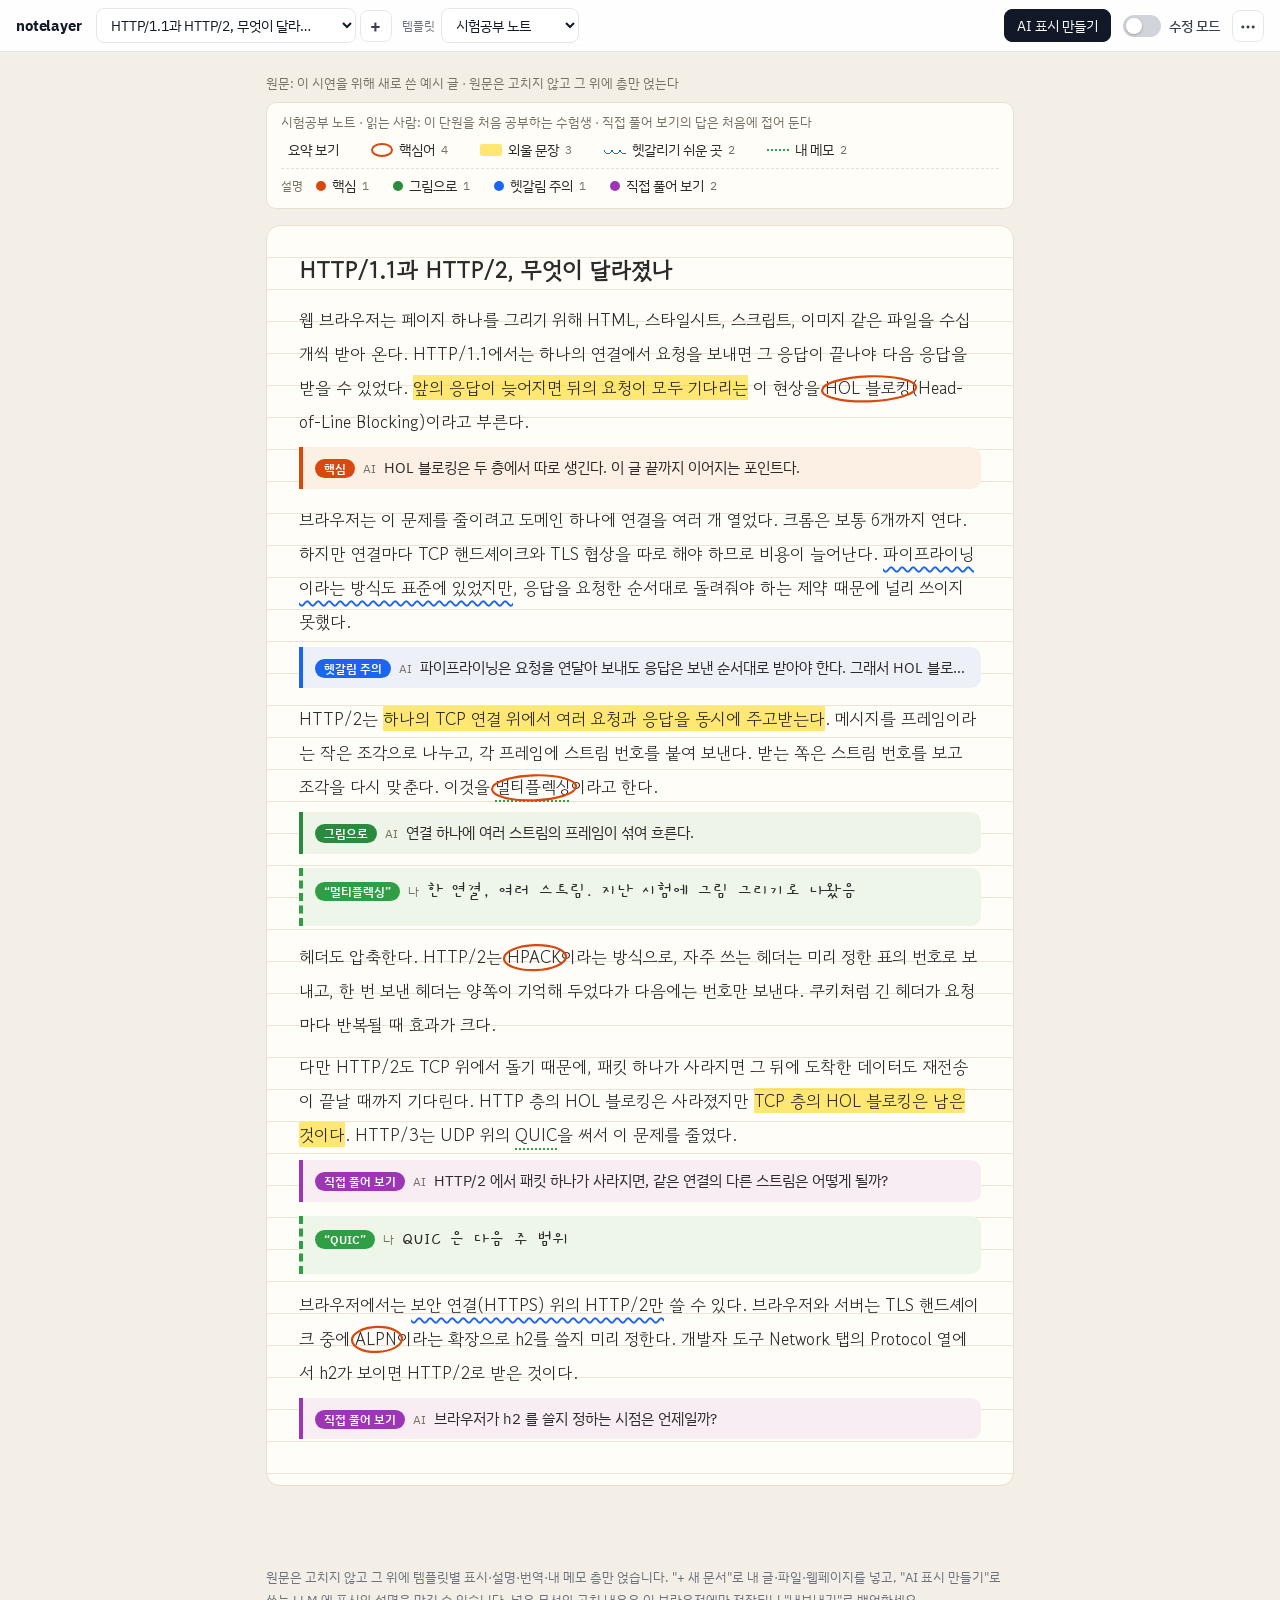
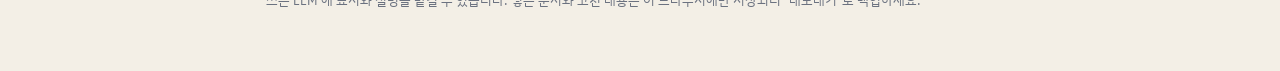
==== index.html @ decd21b5 "feat: 원래 웹페이지 위에 바로 표시를 얹는 북마클릿을 더한다 "이 페이지 위에 표시하기" 즐겨찾기를 누르면 읽던 페이지에 overlay.js 를 불러와 오른쪽에 패널을 연다." ====
<!doctype html>
<html lang="ko">
<head>
<meta charset="utf-8">
<meta name="viewport" content="width=device-width, initial-scale=1">
<title>notelayer</title>
<meta name="description" content="원문은 그대로, 그 위에 목적별 템플릿으로 표시·설명·내 메모를 얹어 읽는 문서 보기">
<link rel="preconnect" href="https://fonts.googleapis.com">
<link href="https://fonts.googleapis.com/css2?family=Gaegu:wght@400;700&family=Gowun+Dodum&family=IBM+Plex+Sans+KR:wght@400;600&family=Noto+Serif+KR:wght@400;600&display=swap" rel="stylesheet">
<link rel="stylesheet" href="app.css">
</head>
<body data-template="exam">
<div class="bar" id="bar">
  <span class="brand">notelayer</span>
  <div class="pick">
    <select id="docSelect" aria-label="문서"></select>
    <button class="icon-btn" id="newDocBtn" title="새 문서 (글 붙여 넣기·파일·웹페이지)" aria-label="새 문서">+</button>
  </div>
  <label class="pick tpl"><span class="pick-label">템플릿</span><select id="tplSelect" aria-label="템플릿"></select></label>
  <span class="spacer"></span>
  <button class="act primary" id="aiBtn" title="쓰는 LLM 으로 지금 문서에 표시·설명·요약 만들기">AI 표시 만들기</button>
  <button class="switch" id="editSwitch" role="switch" aria-checked="false"><span class="track"></span>수정 모드</button>
  <div class="more">
    <button class="icon-btn" id="moreBtn" aria-haspopup="menu" aria-expanded="false" aria-label="더 보기" title="보기·파일">⋯</button>
    <div class="menu" id="moreMenu" role="menu" hidden>
      <div class="menu-title">보기</div>
      <label><input type="checkbox" id="layerMarks" checked> AI 표시</label>
      <label><input type="checkbox" id="layerBoxes" checked> AI 설명</label>
      <label><input type="checkbox" id="layerMine" checked> 내 표시·메모</label>
      <label id="trLabel"><input type="checkbox" id="layerTr" checked> 번역</label>
      <button class="menu-item" id="expandAll">설명 모두 펼치기</button>
      <div class="menu-sep"></div>
      <div class="menu-title">파일</div>
      <button class="menu-item" id="printBtn">PDF로 저장</button>
      <button class="menu-item" id="exportBtn" title="넣은 문서와 고친 내용을 파일로 백업">내보내기 (백업)</button>
      <button class="menu-item" id="importBtn" title="백업 파일 불러오기">불러오기</button>
      <input type="file" id="importFile" accept="application/json" hidden>
    </div>
  </div>
</div>
<div class="editbar" id="editbar">
  <span>수정 모드 — 표시를 누르면 종류를 바꾸거나 지울 수 있고, 글자를 끌어 고르면 새 표시나 메모를 달 수 있습니다. 설명 상자와 메모는 글을 누르면 치는 대로 바로 바뀌고, 꼬리표를 누르면 설명 종류를 바꿀 수 있습니다. 원문 글자는 바뀌지 않습니다.</span>
  <button id="resetBtn">이 문서 처음 상태로</button>
  <button id="deleteDocBtn" hidden>이 문서 지우기</button>
</div>

<main>
  <div class="meta" id="meta"></div>
  <div class="legend" id="legend"></div>
  <article id="doc"></article>
</main>
<aside class="side" id="side" hidden aria-label="표시 모아 보기"></aside>
<div class="pop" id="pop" role="dialog"></div>
<div class="selmenu" id="selmenu"></div>

<div class="explain">
  원문은 고치지 않고 그 위에 템플릿별 표시·설명·번역·내 메모 층만 얹습니다. "+ 새 문서"로 내 글·파일·웹페이지를 넣고, "AI 표시 만들기"로 쓰는 LLM 에 표시와 설명을 맡길 수 있습니다.
  넣은 문서와 고친 내용은 이 브라우저에만 저장되니 "내보내기"로 백업하세요.
</div>

<!-- 새 문서 넣기 -->
<dialog id="newDocDialog" class="dlg">
  <form method="dialog" class="dlg-head"><strong>새 문서</strong><button class="dlg-x" aria-label="닫기">×</button></form>
  <div class="tabs" role="tablist">
    <button class="tab" data-tab="paste" aria-selected="true">글 붙여 넣기</button>
    <button class="tab" data-tab="file" aria-selected="false">파일</button>
    <button class="tab" data-tab="web" aria-selected="false">웹페이지</button>
  </div>
  <section class="pane" data-pane="paste">
    <label class="field">제목 <input id="ndTitle" placeholder="비우면 첫 줄을 제목으로 씁니다"></label>
    <label class="field">언어
      <select id="ndLang"><option value="auto">자동으로 알아내기</option><option value="ko">한국어</option><option value="en">영어</option><option value="ja">일본어</option><option value="zh">중국어</option><option value="other">그 밖의 언어</option></select>
    </label>
    <label class="field">본문 <textarea id="ndText" rows="12" placeholder="여기에 글을 붙여 넣으세요. 빈 줄로 문단을 나눕니다."></textarea></label>
    <div class="dlg-foot"><span class="dlg-msg" id="ndMsg"></span><button class="act primary" id="ndCreate">문서 만들기</button></div>
  </section>
  <section class="pane" data-pane="file" hidden>
    <p class="help">텍스트(.txt), 마크다운(.md), PDF(.pdf), 워드(.docx) 파일에서 글자를 뽑아 "글 붙여 넣기" 칸에 채웁니다. 확인한 다음 문서를 만드세요.
      파일은 이 브라우저 안에서만 읽고 어디에도 올리지 않습니다. 스캔한 PDF·사진 속 글씨는 읽지 못하고, 표·그림·두 단 편집은 문단이 어긋날 수 있습니다.</p>
    <label class="drop" id="ndDrop"><input type="file" id="ndFile" accept=".txt,.md,.markdown,.pdf,.docx,text/plain,application/pdf,application/vnd.openxmlformats-officedocument.wordprocessingml.document">
      <span>파일을 고르거나 여기로 끌어다 놓으세요</span></label>
    <div class="dlg-msg" id="ndFileMsg"></div>
  </section>
  <section class="pane" data-pane="web" hidden>
    <p class="help">아래 버튼을 브라우저 즐겨찾기 막대로 <b>끌어다 놓으세요</b>. 읽던 웹페이지에서 그 즐겨찾기를 누르면 본문을 추려 notelayer 새 창의 새 문서로 보냅니다. 확장 프로그램은 필요 없습니다.</p>
    <p class="bm-wrap"><a id="bookmarklet" class="bm" href="#">notelayer로 보내기</a></p>
    <p class="help" id="bmNote"></p>
    <p class="help"><b>원래 페이지 위에 바로 표시하기</b> — 이 버튼도 즐겨찾기 막대로 끌어다 두세요. 읽던 페이지에서 누르면 페이지 디자인은 그대로 둔 채 오른쪽에 notelayer 패널이 열립니다. 요청문을 복사해 쓰는 AI 에 넣고, 받은 답을 붙여 넣으면 그 페이지 글자 위에 표시가 얹히고 설명은 패널에 뜹니다. 한 번 더 누르면 패널을 접고 펼칩니다. 페이지를 새로 고치면 표시는 사라집니다.</p>
    <p class="bm-wrap"><a id="overlayBookmarklet" class="bm" href="#">이 페이지 위에 표시하기</a></p>
  </section>
</dialog>

<!-- AI 표시 만들기: 쓰는 LLM 과 복사·붙여 넣기로 주고받는다 -->
<dialog id="aiDialog" class="dlg">
  <form method="dialog" class="dlg-head"><strong>AI 표시 만들기</strong><button class="dlg-x" aria-label="닫기">×</button></form>
  <p class="help" id="aiTarget"></p>
  <ol class="steps">
    <li><b>요청문 복사</b> — 지금 문서와 템플릿에 맞춘 요청문을 복사해 ChatGPT·Claude·Gemini 등에 붙여 넣으세요.
      <div class="row"><button class="act primary" id="aiCopy">요청문 복사</button><span class="dlg-msg" id="aiCopyMsg"></span></div>
      <details><summary>요청문 보기</summary><textarea id="aiPrompt" rows="8" readonly></textarea></details>
    </li>
    <li><b>답 붙여 넣기</b> — LLM 이 돌려준 답을 그대로 붙여 넣고 적용하세요.
      <textarea id="aiAnswer" rows="8" placeholder='{"marks": [...], "boxes": [...]}'></textarea>
      <div class="row"><button class="act primary" id="aiApply">적용</button><span class="dlg-msg" id="aiMsg"></span></div>
    </li>
  </ol>
  <p class="help">AI 가 단 표시와 설명만 바뀌고, 내가 단 표시와 메모는 그대로 남습니다. 원문과 글자가 다른 인용은 붙이지 않고 알려 줍니다.</p>
</dialog>

<div class="toast" id="toast" role="status" aria-live="polite"></div>

<script src="templates.js"></script>
<script src="documents/manifest.js"></script>
<script src="prompt.js"></script>
<script src="app.js"></script>
<script src="import.js"></script>
</body>
</html>
---- app.css ----
/* 템플릿이 바꾸는 것은 이 변수들뿐이다. 모양(동그라미·형광펜·물결)의 뜻은 템플릿과 상관없이 같다. */
  :root {
    --bg: #f6f7f9; --paper: #ffffff; --ink: #1f2328; --muted: #6b7280; --line: #e5e7eb;
    --circle: #0f766e; --hl: rgba(56, 189, 248, .28); --wave: #7c3aed; --mine: #b45309;
    --body-font: "IBM Plex Sans KR", "Malgun Gothic", sans-serif; --note-font: var(--body-font);
    --rule: none; --ui: "IBM Plex Sans KR", "Malgun Gothic", sans-serif;
  }
  [data-template="exam"] {
    --bg: #f3efe6; --paper: #fffdf7; --ink: #2b2b2b; --muted: #7a7166; --line: #e8dfcf;
    --circle: #d9480f; --hl: rgba(255, 214, 10, .55); --wave: #1c64f2; --mine: #2f9e44;
    --body-font: "Gowun Dodum", "Malgun Gothic", sans-serif; --note-font: "Gaegu", "Gowun Dodum", sans-serif;
    --rule: repeating-linear-gradient(transparent 0 31px, #ece3d3 31px 32px);
  }
  [data-template="contract"] {
    --bg: #eef0f3; --paper: #ffffff; --ink: #111827; --muted: #6b7280; --line: #d9dde3;
    --circle: #1d4ed8; --hl: rgba(250, 204, 21, .35); --wave: #ea580c; --mine: #0e7490;
    --body-font: "Noto Serif KR", "Batang", serif;
  }
  [data-template="onboarding"] {
    --bg: #f5f3ff; --paper: #ffffff; --ink: #1e1b4b; --muted: #6b7280; --line: #e4e1f7;
    --circle: #4f46e5; --hl: rgba(129, 140, 248, .25); --wave: #db2777; --mine: #0f766e;
  }
  [data-template="review"] {
    --bg: #f7f4ef; --paper: #fffefb; --ink: #292524; --muted: #78716c; --line: #e7e0d5;
    --circle: #15803d; --hl: rgba(134, 239, 172, .45); --wave: #dc2626; --mine: #7c3aed;
    --body-font: "Noto Serif KR", "Batang", serif; --note-font: "Gaegu", sans-serif;
  }
  * { box-sizing: border-box; }
  body { margin: 0; background: var(--bg); color: var(--ink); font-family: var(--body-font); transition: background .2s; }
  button, select { font: inherit; }

  /* 위쪽 막대 */
  .bar { position: sticky; top: 0; z-index: 30; display: flex; flex-wrap: wrap; gap: 8px 14px; align-items: center;
    padding: 10px 16px; background: rgba(255,255,255,.94); border-bottom: 1px solid #e5e7eb; backdrop-filter: blur(6px);
    font: 14px var(--ui); color: #1f2328; }
  .bar .group { display: flex; flex-wrap: wrap; gap: 6px; align-items: center; }
  .bar .title { font-weight: 600; color: #374151; }
  .bar select { border: 1px solid #d1d5db; border-radius: 8px; padding: 6px 8px; background: #fff; max-width: 280px; }
  .seg button { border: 1px solid #d1d5db; background: #fff; padding: 5px 11px; border-radius: 999px; cursor: pointer; }
  .seg button[aria-pressed="true"] { background: #111827; color: #fff; border-color: #111827; }
  .seg button:disabled { opacity: .35; cursor: not-allowed; }
  .bar label { display: flex; gap: 4px; align-items: center; cursor: pointer; user-select: none; }
  .bar label.off { opacity: .4; cursor: not-allowed; }
  .bar .spacer { flex: 1; }
  .bar .act { border: 1px solid #d1d5db; background: #fff; padding: 6px 12px; border-radius: 8px; cursor: pointer; }
  .switch { display: inline-flex; align-items: center; gap: 8px; border: 0; background: transparent; cursor: pointer; padding: 4px 2px; font-weight: 600; }
  .switch .track { width: 38px; height: 22px; border-radius: 999px; background: #d1d5db; position: relative; transition: background .15s; }
  .switch .track::after { content: ""; position: absolute; top: 3px; left: 3px; width: 16px; height: 16px; border-radius: 50%; background: #fff; transition: transform .15s; box-shadow: 0 1px 3px rgba(0,0,0,.25); }
  .switch[aria-checked="true"] .track { background: #f59e0b; }
  .switch[aria-checked="true"] .track::after { transform: translateX(16px); }
  .editbar { display: none; position: sticky; top: var(--bar-h, 52px); z-index: 25; padding: 8px 16px; background: #fffbeb; border-bottom: 1px solid #fcd34d;
    font: 13px var(--ui); color: #92400e; align-items: center; gap: 10px; flex-wrap: wrap; }
  body.editing .editbar { display: flex; }
  .editbar button { border: 1px solid #f59e0b; background: #fff; color: #92400e; border-radius: 6px; padding: 3px 10px; cursor: pointer; }

  main { max-width: 780px; margin: 22px auto 80px; padding: 0 16px; }
  .meta { font: 13px var(--ui); color: var(--muted); margin-bottom: 10px; }
  .legend { display: flex; flex-wrap: wrap; gap: 6px 14px; padding: 10px 14px; margin-bottom: 16px; border-radius: 10px;
    background: var(--paper); border: 1px solid var(--line); font: 14px var(--ui); }
  .legend .reader { width: 100%; color: var(--muted); font-size: 13px; }
  .legend .k { display: inline-flex; gap: 6px; align-items: center; }
  .sw-circle { width: 22px; height: 14px; border: 2px solid var(--circle); border-radius: 50%; }
  .sw-hl { width: 22px; height: 12px; background: var(--hl); border-radius: 2px; }
  .sw-wave { width: 22px; height: 12px; background:
    radial-gradient(circle at 50% 0, transparent 3px, var(--wave) 3px 4px, transparent 4px) 0 6px / 8px 6px repeat-x; }
  .sw-mine { width: 22px; border-bottom: 2px dotted var(--mine); }
  /* 범례 항목을 누르면 그 종류만 오른쪽에 모아 보여 준다 */
  .legend button.k { border: 1px solid transparent; background: transparent; border-radius: 999px; padding: 2px 10px 2px 6px; cursor: pointer; color: inherit; font: inherit; }
  .legend button.k:hover { border-color: var(--line); background: color-mix(in srgb, var(--ink) 4%, transparent); }
  .legend button.k[aria-pressed="true"] { border-color: var(--ink); background: color-mix(in srgb, var(--ink) 7%, transparent); }
  .legend .count { font-size: 12px; color: var(--muted); }
  .side { position: fixed; z-index: 20; right: 0; top: var(--bar-h, 52px); bottom: 0; width: min(330px, 100vw); overflow-y: auto;
    background: #fff; border-left: 1px solid #e5e7eb; box-shadow: -8px 0 24px rgba(0,0,0,.06); font: 14px/1.6 var(--ui); color: #1f2328; }
  .side header { position: sticky; top: 0; display: flex; align-items: center; gap: 8px; padding: 12px 14px; background: #fff; border-bottom: 1px solid #f0f0f0; font-weight: 600; }
  .side header .close { margin-left: auto; border: 0; background: transparent; font-size: 18px; cursor: pointer; color: #6b7280; }
  .side .item { display: block; width: 100%; text-align: left; border: 0; border-bottom: 1px solid #f3f4f6; background: transparent; padding: 10px 14px; cursor: pointer; font: inherit; color: inherit; }
  .side .item:hover { background: #f9fafb; }
  .side .item.active { background: #fffbeb; }
  .side .item .quote { font-weight: 600; }
  .side .item .ctx { color: #6b7280; font-size: 13px; margin-top: 2px; }
  .side .item .ctx mark { background: color-mix(in srgb, var(--hl) 80%, transparent); color: inherit; padding: 0 1px; }
  .side .item .meta { color: #9ca3af; font-size: 12px; margin-top: 2px; }
  .side .item.lost { cursor: default; opacity: .6; }
  .side .empty { padding: 16px 14px; color: #6b7280; }
  @media (min-width: 1180px) { body.side-open main, body.side-open .explain { margin-right: 346px; } }
  ::highlight(mk-flash) { background-color: rgba(245, 158, 11, .45); }
  .legend .boxrow { width: 100%; display: flex; flex-wrap: wrap; gap: 4px 6px; align-items: center; padding-top: 4px; border-top: 1px dashed var(--line); }
  .legend .dot { width: 10px; height: 10px; border-radius: 50%; display: inline-block; }
  .box.flash { animation: boxflash 1.6s ease-out; }
  @keyframes boxflash { 0%, 30% { box-shadow: 0 0 0 3px rgba(245, 158, 11, .7); } 100% { box-shadow: 0 0 0 3px transparent; } }

  article { position: relative; background: var(--paper); background-image: var(--rule); border: 1px solid var(--line);
    border-radius: 14px; padding: 28px 32px; line-height: 2; font-size: 17px; transition: box-shadow .15s; }
  body.editing article { box-shadow: 0 0 0 3px #fcd34d; }
  article h1 { font-size: 23px; line-height: 1.45; margin: 0 0 16px; }
  article p { margin: 0 0 8px; }
  article p[lang="en"] { font-family: "IBM Plex Sans KR", sans-serif; }
  svg.overlay { position: absolute; inset: 0; width: 100%; height: 100%; pointer-events: none; overflow: visible; }
  .tr { margin: -2px 0 12px; padding: 4px 0 4px 12px; border-left: 3px solid var(--line); color: #4b5563; font: 15px/1.8 var(--ui); }
  .tr .tr-label { font-size: 11px; font-weight: 600; color: var(--muted); margin-right: 6px; }

  ::highlight(mk-hl) { background-color: var(--hl); }
  ::highlight(mk-wave) { text-decoration: underline wavy var(--wave); text-decoration-thickness: 1.5px; text-underline-offset: 5px; }
  ::highlight(mk-sel) { background-color: rgba(245, 158, 11, .28); }
  .handle { position: absolute; display: none; width: 3px; background: #f59e0b; z-index: 5; cursor: ew-resize; touch-action: none; border-radius: 2px; }
  .handle::before { content: ""; position: absolute; left: -6px; width: 15px; height: 15px; border-radius: 50%; background: #f59e0b;
    border: 2px solid #fff; box-shadow: 0 1px 4px rgba(0,0,0,.3); }
  .handle.start::before { top: -13px; }
  .handle.end::before { bottom: -13px; }
  .handle::after { content: ""; position: absolute; inset: -14px -9px; } /* 잡기 쉬운 넓이 */
  .pop .range { margin-top: 6px; }
  .pop .rlabel { font-weight: 600; color: #6b7280; margin: 0 2px 0 4px; }
  .pop .hint-line { margin: 6px 0 8px; font-size: 12px; }
  ::highlight(mk-mine) { text-decoration: underline dotted var(--mine); text-decoration-thickness: 2px; text-underline-offset: 6px; }

  .box { margin: 4px 0 14px; border-left: 4px solid var(--c); background: color-mix(in srgb, var(--c) 8%, var(--paper));
    border-radius: 0 10px 10px 0; font: 15px/1.7 var(--ui); }
  .box > summary { list-style: none; cursor: pointer; padding: 8px 12px; display: flex; gap: 8px; align-items: baseline; }
  .box > summary::-webkit-details-marker { display: none; }
  .box .tag { flex: none; font: 600 12px var(--ui); color: #fff; background: var(--c); border-radius: 999px; padding: 1px 9px; }
  .box .who { flex: none; font: 12px var(--ui); color: var(--muted); }
  .box .first { color: var(--ink); overflow: hidden; text-overflow: ellipsis; white-space: nowrap; }
  .box[open] .first { white-space: normal; }
  .box .body { padding: 0 12px 10px 12px; }
  .box pre { margin: 6px 0 0; padding: 8px 10px; background: color-mix(in srgb, var(--c) 6%, transparent); border-radius: 8px;
    font: 13px/1.6 Consolas, "D2Coding", monospace; white-space: pre; overflow-x: auto; }
  .box .reveal { margin-top: 6px; border: 1px dashed var(--c); background: transparent; color: var(--c); border-radius: 8px; padding: 4px 10px; cursor: pointer; }
  .box .answer { margin-top: 6px; }
  .box.person { border-left-style: double; border-left-width: 6px; }
  .box.mine { --c: var(--mine); border-left-style: dashed; font-family: var(--note-font); font-size: 17px; }
  [data-template="exam"] .box.mine, [data-template="review"] .box.mine { font-size: 19px; }

  /* 수정 모드: 상자 글이 곧 입력칸이다 */
  body.editing .box .first { white-space: normal; cursor: text; outline: none; border-radius: 4px; padding: 0 2px; }
  body.editing .box .first:hover { box-shadow: inset 0 -1px 0 #f59e0b; }
  body.editing .box .first:focus { background: rgba(245, 158, 11, .12); box-shadow: inset 0 -2px 0 #f59e0b; }
  .box .first[contenteditable]:empty::before { content: attr(data-placeholder); color: var(--muted); }
  .live { outline: none; cursor: text; border-radius: 4px; }
  .live:hover { box-shadow: inset 0 -1px 0 #f59e0b; }
  .live:focus { background: rgba(245, 158, 11, .12); box-shadow: inset 0 -2px 0 #f59e0b; }
  pre.live:hover, pre.live:focus { box-shadow: inset 0 0 0 1px #f59e0b; }
  body.editing .box .tag.pick { cursor: pointer; outline: 2px dashed color-mix(in srgb, var(--c) 45%, transparent); outline-offset: 1px; }
  /* 지우기 버튼은 수정 모드에서만 보인다 */
  .edit-actions { display: none; gap: 6px; align-items: center; margin-top: 6px; font: 13px var(--ui); }
  body.editing .edit-actions, .edit-actions.always { display: flex; }
  .btn { border: 1px solid color-mix(in srgb, var(--c, #6b7280) 50%, transparent); background: transparent; color: var(--c, #374151);
    border-radius: 6px; padding: 3px 10px; cursor: pointer; }
  .btn.primary { background: var(--c, #111827); color: #fff; border-color: var(--c, #111827); }
  .hint { color: var(--muted); margin-left: 4px; }
  .edit-form textarea { width: 100%; resize: vertical; border: 1px solid color-mix(in srgb, var(--c) 45%, transparent); border-radius: 8px;
    padding: 8px 10px; background: var(--paper); color: var(--ink); font: inherit; line-height: 1.6; margin-top: 6px; }
  .edit-form select { border: 1px solid #d1d5db; border-radius: 6px; padding: 3px 6px; }

  .orphans { margin-top: 18px; font: 13px var(--ui); color: var(--muted); }
  .pop, .selmenu { position: absolute; z-index: 40; display: none; background: #fff; color: #1f2328; border: 1px solid #e5e7eb; border-radius: 10px;
    box-shadow: 0 8px 24px rgba(0,0,0,.14); padding: 10px 12px; font: 13px/1.6 var(--ui); max-width: 320px; }
  .pop .q { color: #6b7280; margin: 2px 0 8px; }
  .pop .row, .selmenu { gap: 6px; flex-wrap: wrap; align-items: center; }
  .pop .row { display: flex; }
  .pop button, .selmenu button { border: 1px solid #d1d5db; background: #fff; border-radius: 6px; padding: 3px 9px; cursor: pointer; }
  .pop button[aria-pressed="true"] { background: #111827; color: #fff; border-color: #111827; }
  .pop .danger { color: #b91c1c; border-color: #fecaca; }
  .selmenu { padding: 6px; }
  .selmenu .mine { background: #111827; color: #fff; border-color: #111827; }
  .explain { max-width: 780px; margin: 0 auto 60px; padding: 0 16px; font: 13px/1.7 var(--ui); color: #6b7280; }

  @media (max-width: 600px) { article { padding: 20px 18px; font-size: 16px; } }
  @media print {
    .bar, .editbar, .pop, .selmenu, .explain, .edit-actions, .side, .handle { display: none !important; }
    body.side-open main { margin-right: auto; }
    body { background: #fff; }
    body.editing article { box-shadow: none; }
    article { border: 0; padding: 0; }
    .box .answer[hidden] { display: block !important; opacity: .7; }
    .box .reveal { display: none; }
  }

/* ── 새 문서·AI 표시 만들기 창 ── */
.bar .act.primary { background: #111827; color: #fff; border-color: #111827; }
.dlg { width: min(720px, calc(100vw - 32px)); max-height: calc(100vh - 48px); border: 0; border-radius: 14px; padding: 0 18px 16px;
  box-shadow: 0 20px 60px rgba(0,0,0,.25); font: 14px/1.6 var(--ui); color: #1f2328; }
.dlg::backdrop { background: rgba(17, 24, 39, .35); }
.dlg-head { position: sticky; top: 0; display: flex; align-items: center; padding: 14px 0 10px; background: #fff; font-size: 16px; margin: 0; }
.dlg-x { margin-left: auto; border: 0; background: transparent; font-size: 22px; line-height: 1; cursor: pointer; color: #6b7280; }
.tabs { display: flex; gap: 4px; border-bottom: 1px solid #e5e7eb; margin-bottom: 12px; }
.tab { border: 0; background: transparent; padding: 8px 12px; cursor: pointer; font: inherit; color: #6b7280; border-bottom: 2px solid transparent; margin-bottom: -1px; }
.tab[aria-selected="true"] { color: #111827; border-bottom-color: #111827; font-weight: 600; }
.field { display: block; margin-bottom: 10px; font-weight: 600; color: #374151; }
.field input, .field select, .field textarea, .dlg textarea { display: block; width: 100%; margin-top: 4px; font: 400 14px/1.6 var(--ui);
  border: 1px solid #d1d5db; border-radius: 8px; padding: 8px 10px; background: #fff; color: #1f2328; }
.field textarea, .dlg textarea { resize: vertical; }
.dlg-foot, .dlg .row { display: flex; align-items: center; gap: 10px; margin-top: 8px; }
.dlg-foot .act { margin-left: auto; }
.dlg .act { border: 1px solid #d1d5db; background: #fff; padding: 7px 14px; border-radius: 8px; cursor: pointer; font: inherit; }
.dlg .act.primary { background: #111827; color: #fff; border-color: #111827; }
.dlg-msg { color: #6b7280; font-size: 13px; }
.help { color: #4b5563; font-size: 13px; margin: 0 0 10px; }
.drop { display: grid; place-items: center; height: 140px; border: 2px dashed #d1d5db; border-radius: 12px; color: #6b7280; cursor: pointer; text-align: center; padding: 0 16px; }
.drop.over { border-color: #f59e0b; background: #fffbeb; }
.drop input { display: none; }
.bm-wrap { margin: 14px 0; }
.bm { display: inline-block; padding: 8px 16px; border-radius: 999px; background: #f59e0b; color: #fff; font-weight: 600; text-decoration: none; cursor: grab; }
.steps { padding-left: 20px; margin: 0 0 8px; }
.steps li { margin-bottom: 14px; }
.steps details { margin-top: 6px; }
.steps summary { cursor: pointer; color: #6b7280; font-size: 13px; }
.toast { position: fixed; left: 50%; bottom: 24px; transform: translate(-50%, 20px); z-index: 60; max-width: min(640px, calc(100vw - 32px));
  background: #111827; color: #fff; padding: 10px 16px; border-radius: 10px; font: 14px/1.5 var(--ui); opacity: 0; pointer-events: none; transition: opacity .2s, transform .2s; }
.toast.show { opacity: 1; transform: translate(-50%, 0); }
@media print { .toast, .dlg { display: none !important; } }

/* ── 오른쪽 요약: 원문 문장 그대로, 묶음과 순서만 이해하기 쉽게 ── */
.legend .sum-open { font-weight: 600; border-color: var(--line); }
.side { width: min(400px, 100vw); }
@media (min-width: 1180px) { body.side-open main, body.side-open .explain { margin-right: 416px; } }
.side .chips { display: flex; flex-wrap: wrap; gap: 4px; padding: 10px 14px 4px; }
.side .chip { border: 1px solid #e5e7eb; background: #fff; border-radius: 999px; padding: 2px 10px; font: 12px var(--ui); color: #374151; cursor: pointer; }
.side .chip[aria-pressed="true"] { background: #111827; color: #fff; border-color: #111827; }
.side .sum-note { padding: 2px 14px 8px; color: #9ca3af; font-size: 12px; }
.side .sum-body { padding: 0 14px 40px; }
.side .sum-sec { margin-top: 14px; transition: opacity .2s; }
.side .sum-sec h3 { margin: 0 0 6px; font-size: 14px; color: #111827; padding-bottom: 4px; border-bottom: 1px solid #f0f0f0; }
.side .item-wrap { margin: 0 0 8px; transition: opacity .2s; }
.side .sent { font: 15px/1.85 var(--body-font); color: #1f2328; cursor: pointer; border-radius: 6px; padding: 2px 4px; margin: 0 -4px; }
.side .sent:hover { background: #f9fafb; }
.side .k-highlight { background: var(--hl); border-radius: 2px; }
.side .k-wave { text-decoration: underline wavy var(--wave); text-decoration-thickness: 1.5px; text-underline-offset: 4px; }
.side .k-circle { box-shadow: inset 0 0 0 1.6px var(--circle); border-radius: 999px; padding: 0 3px; }
.side .k-mine { text-decoration: underline dotted var(--mine); text-decoration-thickness: 2px; text-underline-offset: 5px; }
.side .k-circle.k-wave, .side .k-circle.k-mine { text-decoration-skip-ink: none; }
.side .sum-memo, .side .sum-box { margin: 2px 0 0 10px; padding: 2px 8px; font-size: 13px; line-height: 1.6; color: #4b5563; cursor: pointer; border-left: 2px solid var(--c, var(--mine)); transition: opacity .2s; }
.side .sum-memo { font-family: var(--note-font); color: var(--mine); }
.side .sum-box .tag { font: 600 11px var(--ui); color: #fff; background: var(--c); border-radius: 999px; padding: 0 7px; }
.side .dim { opacity: .28; }
.side .sum-body[data-focus="circle"] .item-wrap:not(.dim) .k-circle,
.side .sum-body[data-focus="highlight"] .item-wrap:not(.dim) .k-highlight,
.side .sum-body[data-focus="wave"] .item-wrap:not(.dim) .k-wave { font-weight: 600; }

/* ── 위쪽 막대: 한 줄, 자주 쓰는 것만 ── */
.bar { flex-wrap: nowrap; gap: 10px; padding: 8px 16px; }
.bar .brand { font: 700 15px var(--ui); letter-spacing: -.01em; color: #111827; margin-right: 4px; }
.bar .pick { display: inline-flex; align-items: center; gap: 4px; min-width: 0; }
.bar .pick select { border: 1px solid #e5e7eb; border-radius: 8px; padding: 6px 28px 6px 10px; background: #fff; font: 14px var(--ui); color: #111827;
  max-width: 260px; text-overflow: ellipsis; cursor: pointer; }
.bar .pick select:disabled { color: #6b7280; cursor: default; background: #f9fafb; }
.bar .pick.tpl { gap: 6px; }
.bar .pick-label { font-size: 12px; color: #6b7280; }
.bar .icon-btn { width: 32px; height: 32px; border: 1px solid #e5e7eb; border-radius: 8px; background: #fff; cursor: pointer;
  font: 600 18px/1 var(--ui); color: #374151; display: inline-grid; place-items: center; flex: none; }
.bar .icon-btn:hover, .bar .pick select:hover { border-color: #d1d5db; background: #f9fafb; }
.bar .act { white-space: nowrap; }
.bar .switch { white-space: nowrap; font-weight: 500; color: #374151; }
.more { position: relative; flex: none; }
.menu { position: absolute; right: 0; top: calc(100% + 6px); z-index: 50; min-width: 210px; padding: 6px; background: #fff; border: 1px solid #e5e7eb;
  border-radius: 12px; box-shadow: 0 12px 32px rgba(0,0,0,.14); font: 14px var(--ui); color: #1f2328; }
.menu[hidden] { display: none; }
.menu-title { padding: 6px 10px 2px; font-size: 12px; font-weight: 600; color: #9ca3af; }
.menu label, .menu-item { display: flex; align-items: center; gap: 8px; width: 100%; padding: 7px 10px; border: 0; background: transparent;
  border-radius: 8px; cursor: pointer; font: inherit; color: inherit; text-align: left; }
.menu label:hover, .menu-item:hover { background: #f3f4f6; }
.menu label.off { opacity: .4; cursor: not-allowed; }
.menu-sep { height: 1px; background: #f0f0f0; margin: 6px 4px; }
@media (max-width: 760px) {
  .bar { flex-wrap: wrap; }
  .bar .brand, .bar .pick-label { display: none; }
  .bar .pick select { max-width: 46vw; }
  /* 좁은 화면: 메뉴를 막대 바로 아래에 화면 폭에 맞춰 띄운다 */
  .more { position: static; }
  .menu { position: fixed; left: 16px; right: 16px; top: calc(var(--bar-h, 52px) + 4px); min-width: 0; }
}

/* ── 요약 v2: 번호 묶음 + 글머리표, 핵심어 굵게·외울 문장 옅은 형광펜만 ── */
.side { background: #fff; }
.side header { padding: 14px 18px; }
.side .sum-title { display: flex; align-items: baseline; gap: 8px; }
.side .sum-title strong { font-size: 16px; }
.side .sum-title span { font-size: 12px; font-weight: 400; color: #9ca3af; }
.side .sum-body { padding: 4px 18px 40px; }
.side .sum-list { list-style: none; counter-reset: sec; margin: 0; padding: 0; }
.side .sum-sec { counter-increment: sec; margin: 0 0 18px; }
.side .sum-sec h3 { display: flex; gap: 8px; align-items: baseline; margin: 0 0 6px; font: 600 14px/1.5 var(--ui); color: #111827; border: 0; padding: 0; }
.side .sum-sec h3::before { content: counter(sec); flex: none; width: 20px; height: 20px; border-radius: 50%; background: #111827; color: #fff;
  font-size: 11px; display: inline-grid; place-items: center; transform: translateY(-1px); }
.side .sum-sec ul { margin: 0; padding: 0 0 0 28px; }
.side .sum-sec .sent { margin: 0 0 6px; padding: 1px 4px; border-radius: 6px; font: 14.5px/1.75 var(--body-font); color: #374151; cursor: pointer; }
.side .sum-sec .sent::marker { color: #9ca3af; }
.side .sum-sec .sent:hover { background: #f9fafb; color: #111827; }
.side .sent .k-circle { font-weight: 700; color: #111827; box-shadow: none; padding: 0; border-radius: 0; }
.side .sent .k-highlight { background: color-mix(in srgb, var(--hl) 55%, transparent); border-radius: 2px; }
.side .sum-foot { margin: 8px 0 0; color: #9ca3af; font-size: 12px; }
.side .empty { color: #6b7280; font-size: 13px; }

/* ── 본문 강조: 고른 종류만 또렷하게, 나머지 글·설명은 흐리게 ── */
article.focus-mode p[data-p], article.focus-mode .tr { color: color-mix(in srgb, var(--ink) 32%, transparent); transition: color .2s; }
::highlight(mk-focus) { color: var(--ink); }
article .box { transition: opacity .2s; }
article .box.dim { opacity: .25; }

/* ── 요약 탭: 개념(구조도) · 설명(글머리표) ── */
.side .sum-tabs { display: flex; gap: 4px; padding: 0 18px; border-bottom: 1px solid #f0f0f0; position: sticky; top: 49px; background: #fff; z-index: 1; }
.side .sum-tab { border: 0; background: transparent; padding: 8px 10px; font: 14px var(--ui); color: #6b7280; cursor: pointer; border-bottom: 2px solid transparent; margin-bottom: -1px; }
.side .sum-tab[aria-selected="true"] { color: #111827; font-weight: 600; border-bottom-color: #111827; }
.side .sum-body { padding-top: 14px; }

/* 개념 구조도: 주제 → 가지. 세로 들여쓰기 + 연결선 */
.cmap { font: 14px/1.5 var(--ui); color: #1f2328; }
.cmap .cm-topic { display: inline-block; padding: 6px 12px; border-radius: 10px; background: #111827; color: #fff; font-weight: 700; }
.cmap ul { list-style: none; margin: 0; padding: 0 0 0 14px; }
.cmap li { position: relative; padding: 0 0 0 18px; }
.cmap li::before { content: ""; position: absolute; left: 0; top: 0; bottom: 0; border-left: 1.5px solid #d1d5db; }
.cmap li:last-child::before { bottom: auto; height: 21px; }
.cmap li::after { content: ""; position: absolute; left: 0; top: 21px; width: 14px; border-top: 1.5px solid #d1d5db; }
.cmap .cm-row { display: flex; flex-wrap: wrap; align-items: center; gap: 4px 6px; padding: 5px 0; }
.cmap .cm-node { display: inline-flex; align-items: center; gap: 6px; border: 1px solid #e5e7eb; background: #fff; border-radius: 10px; padding: 4px 10px;
  font: 600 14px/1.4 var(--ui); color: #111827; cursor: pointer; text-align: left; }
.cmap .cm-node:hover { border-color: #d1d5db; background: #f9fafb; }
.cmap .cm-node.sel { border-color: #f59e0b; background: #fffbeb; box-shadow: 0 0 0 2px rgba(245, 158, 11, .25); }
.cmap .cm-role { font: 500 11px var(--ui); color: #6b7280; background: #f3f4f6; border-radius: 999px; padding: 1px 7px; }
.cmap .cm-link { border: 1px dashed #d1d5db; background: transparent; border-radius: 999px; padding: 1px 8px; font: 12px var(--ui); color: #4b5563; cursor: pointer; }
.cmap .cm-link:hover { border-style: solid; color: #111827; }
.cmap .cm-def { margin: 0 0 6px; padding: 6px 10px; border-radius: 8px; background: #f9fafb; border-left: 3px solid #f59e0b;
  font: 13.5px/1.7 var(--body-font); color: #374151; cursor: pointer; }
.cmap .cm-edit { display: grid; gap: 6px; margin: 0 0 8px; padding: 8px 10px; border: 1px dashed #fcd34d; border-radius: 8px; background: #fffdf5; font: 12px var(--ui); color: #92400e; }
.cmap .cm-edit label { display: grid; gap: 2px; }
.cmap .cm-edit select, .cmap .cm-edit input { font: 13px var(--ui); border: 1px solid #e5e7eb; border-radius: 6px; padding: 4px 6px; color: #1f2328; background: #fff; }

/* 요약 안의 문장·정의는 누르는 곳이 아니다(이동 기능 뺌) */
.side .sum-sec .sent, .cmap .cm-def { cursor: default; }
.side .sum-sec .sent:hover { background: transparent; color: #374151; }

/* 갈래 시작점의 관계 표시(구성 요소·종류 등)와 해결 화살표 */
.cmap ul.labeled { position: relative; }
.cmap .cm-branch { position: relative; z-index: 1; display: inline-block; margin: 2px 0 0 -8px; padding: 0 8px; border: 1px solid #e5e7eb;
  border-radius: 999px; background: #fff; font: 500 11px/1.7 var(--ui); color: #6b7280; }
.cmap .cm-link.cm-arrow { border: 0; background: transparent; padding: 1px 2px; font: 600 13px var(--ui); color: #b45309; }
.cmap .cm-link.cm-arrow:hover { text-decoration: underline; }

/* 개념 한 줄 풀이(늘 보임)와 고른 개념의 원문 문장 */
.cmap .cm-gloss { margin: -3px 0 4px 2px; font: 13px/1.55 var(--ui); color: #6b7280; }
.cmap .cm-def-label { display: inline-block; margin-right: 6px; padding: 0 6px; border-radius: 999px; background: #fde68a; color: #92400e; font: 600 11px/1.6 var(--ui); vertical-align: 1px; }

/* 고른 개념의 핵심 내용 */
.cmap .cm-points { margin: 0 0 8px 2px; padding: 8px 12px 8px 26px; border-radius: 8px; background: #fffbeb; border-left: 3px solid #f59e0b; font: 13.5px/1.7 var(--ui); color: #374151; }
.cmap .cm-points li { margin: 0; padding: 0; }
.cmap .cm-points li::before, .cmap .cm-points li::after { content: none; border: 0; }

.cmap ul.cm-points { list-style: disc; }
.cmap .cm-points li::marker { color: #d97706; }
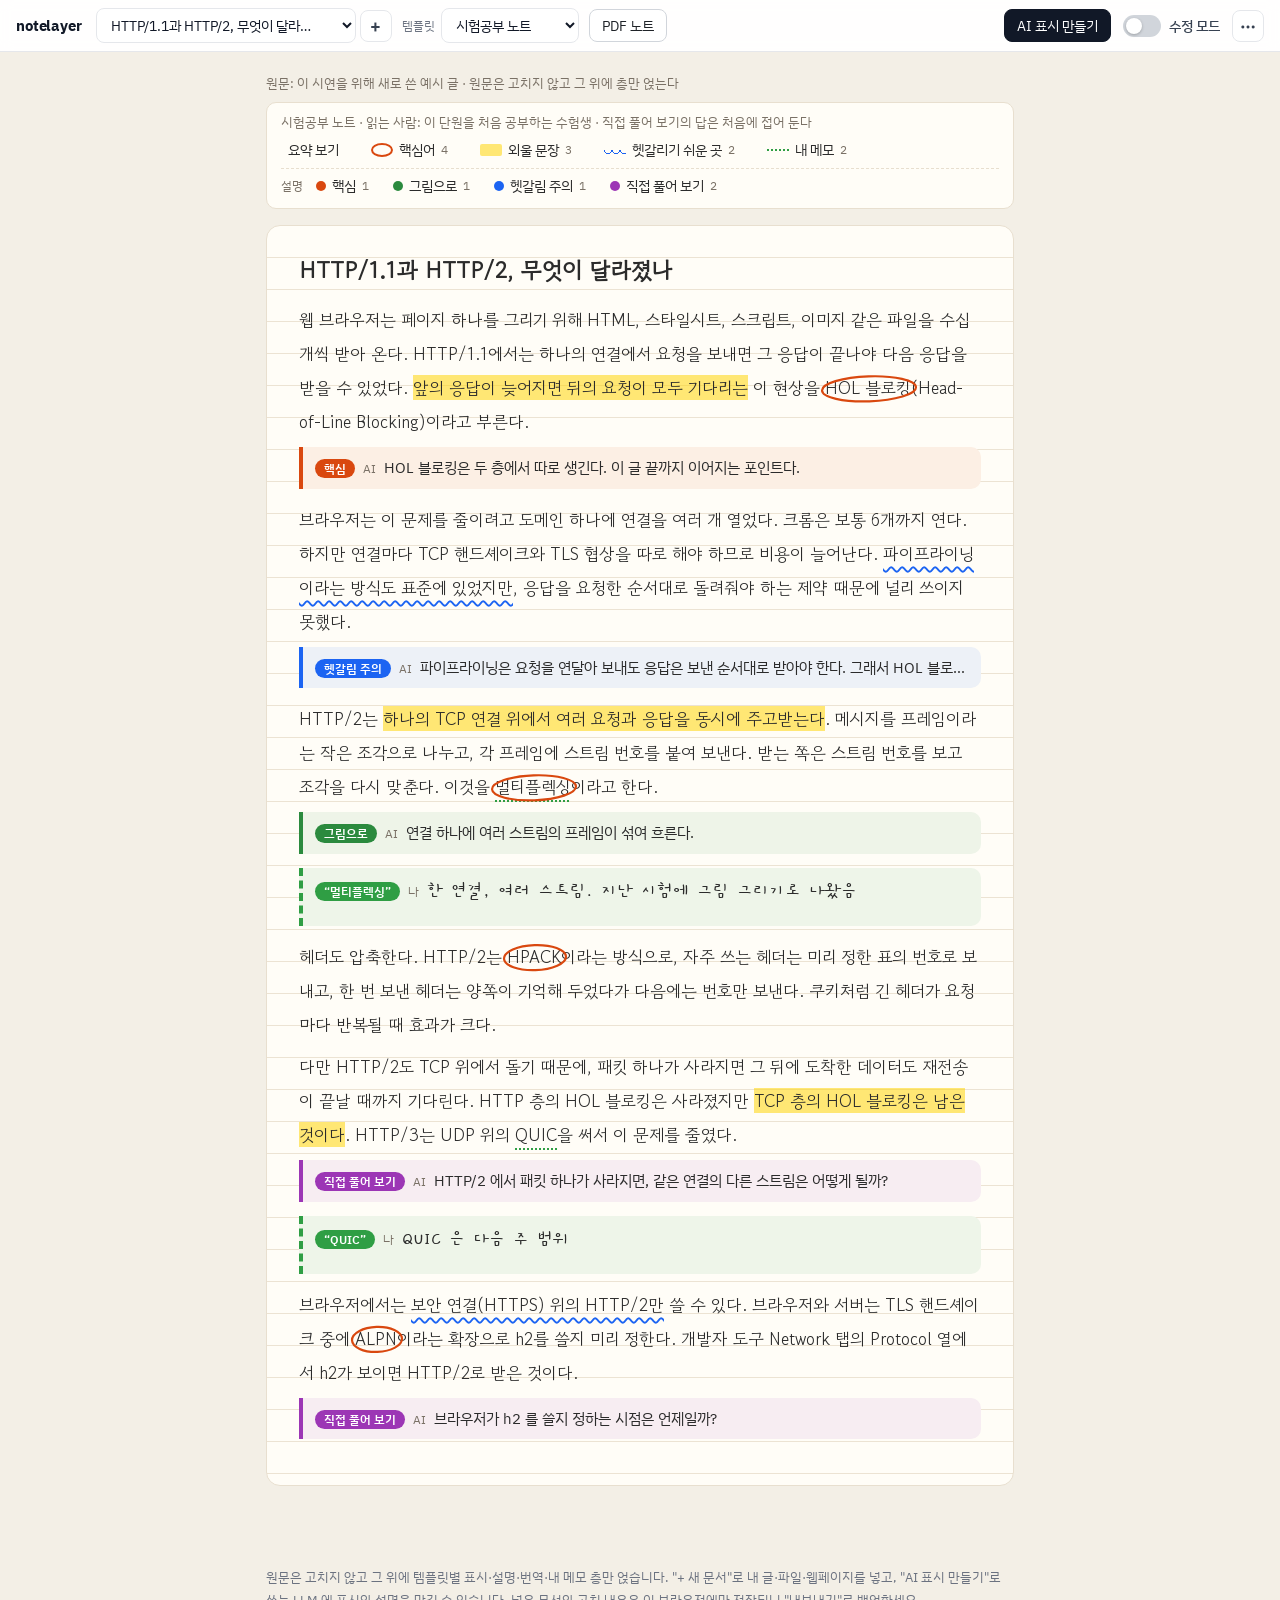
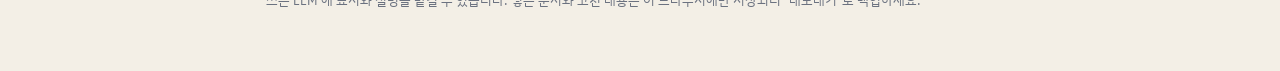
==== commit 32d6b283: "feat: PDF 노트 — PDF 원본을 보관하고 원래 모양 위에 표시·설명·메모를 남긴다 pdf.html 에서 PDF 를 넣으면 원본 그대로 이 PC(와 연결한 폴더)에 저장하고" ====
--- a/index.html
+++ b/index.html
@@ -17,6 +17,7 @@
     <button class="icon-btn" id="newDocBtn" title="새 문서 (글 붙여 넣기·파일·웹페이지)" aria-label="새 문서">+</button>
   </div>
   <label class="pick tpl"><span class="pick-label">템플릿</span><select id="tplSelect" aria-label="템플릿"></select></label>
+  <a class="act" href="pdf.html" title="PDF 원본을 이 PC 에 보관하고, 원래 모양 그대로 펼쳐 그 위에 표시·설명·메모를 남깁니다">PDF 노트</a>
   <span class="spacer"></span>
   <button class="act primary" id="aiBtn" title="쓰는 LLM 으로 지금 문서에 표시·설명·요약 만들기">AI 표시 만들기</button>
   <button class="switch" id="editSwitch" role="switch" aria-checked="false"><span class="track"></span>수정 모드</button>
@@ -85,7 +86,7 @@
     <p class="help">아래 버튼을 브라우저 즐겨찾기 막대로 <b>끌어다 놓으세요</b>. 읽던 웹페이지에서 그 즐겨찾기를 누르면 본문을 추려 notelayer 새 창의 새 문서로 보냅니다. 확장 프로그램은 필요 없습니다.</p>
     <p class="bm-wrap"><a id="bookmarklet" class="bm" href="#">notelayer로 보내기</a></p>
     <p class="help" id="bmNote"></p>
-    <p class="help"><b>원래 페이지 위에 바로 표시하기</b> — 이 버튼도 즐겨찾기 막대로 끌어다 두세요. 읽던 페이지에서 누르면 페이지 디자인은 그대로 둔 채 오른쪽에 notelayer 패널이 열립니다. 요청문을 복사해 쓰는 AI 에 넣고, 받은 답을 붙여 넣으면 그 페이지 글자 위에 표시가 얹히고 설명은 패널에 뜹니다. 한 번 더 누르면 패널을 접고 펼칩니다. 페이지를 새로 고치면 표시는 사라집니다.</p>
+    <p class="help"><b>원래 페이지 위에 바로 표시하기</b> — 이 버튼도 즐겨찾기 막대로 끌어다 두세요. 읽던 페이지에서 누르면 페이지 디자인은 그대로 둔 채 오른쪽에 notelayer 패널이 열립니다. 요청문을 복사해 쓰는 AI 에 넣고, 받은 답을 붙여 넣으면 그 페이지 글자 위에 표시가 얹히고 설명은 패널에 뜹니다. 한 번 더 누르면 패널을 접고 펼칩니다. 수정 모드로 표시·설명을 고칠 수 있습니다. 누를 때 작은 notelayer 저장 창이 함께 열려 결과를 이 PC 에 저장하고(서버로 보내지 않음), 다음에 같은 페이지에서 누르면 다시 칠해 줍니다.</p>
     <p class="bm-wrap"><a id="overlayBookmarklet" class="bm" href="#">이 페이지 위에 표시하기</a></p>
   </section>
 </dialog>
--- a/app.css
+++ b/app.css
@@ -249,6 +249,7 @@
   font: 600 18px/1 var(--ui); color: #374151; display: inline-grid; place-items: center; flex: none; }
 .bar .icon-btn:hover, .bar .pick select:hover { border-color: #d1d5db; background: #f9fafb; }
 .bar .act { white-space: nowrap; }
+.bar a.act { color: inherit; text-decoration: none; font: inherit; }
 .bar .switch { white-space: nowrap; font-weight: 500; color: #374151; }
 .more { position: relative; flex: none; }
 .menu { position: absolute; right: 0; top: calc(100% + 6px); z-index: 50; min-width: 210px; padding: 6px; background: #fff; border: 1px solid #e5e7eb;
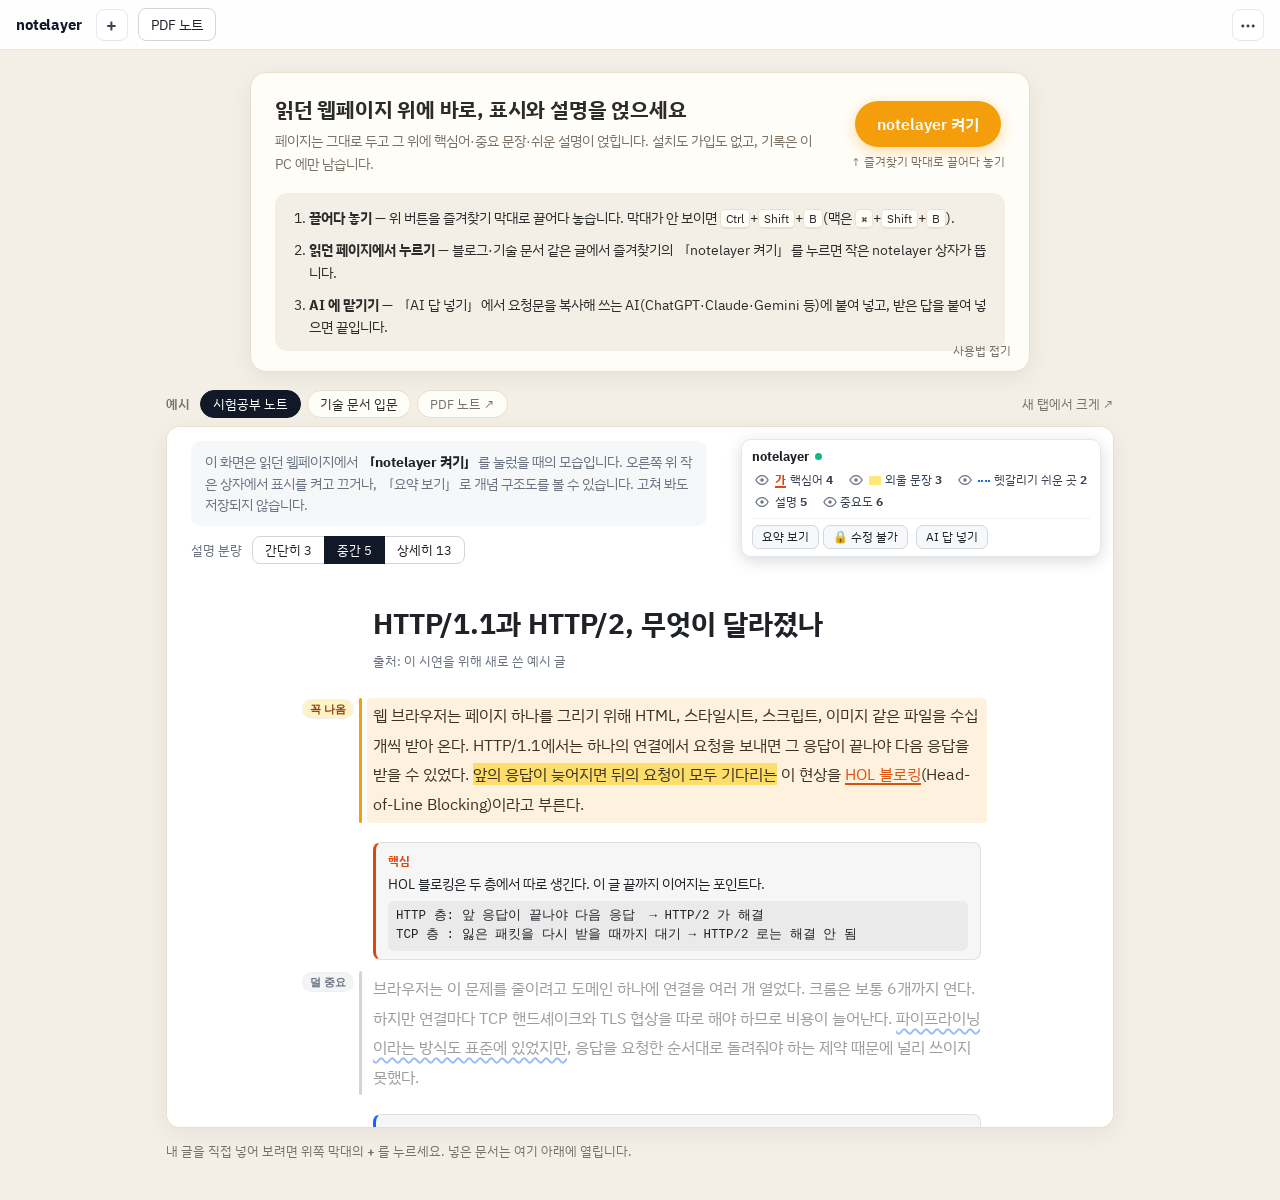
==== commit 78d017ca: "feat: 첫 화면 맨 위에 「notelayer 켜기」 입구와 예시 화면을 둔다 - 즐겨찾기 버튼 「notelayer 켜기」와 세 단계 사용법을 첫 화면 맨 위에 두고, 접은 상태" ====
--- a/index.html
+++ b/index.html
@@ -45,6 +45,40 @@
   <button id="deleteDocBtn" hidden>이 문서 지우기</button>
 </div>
 
+<!-- 핵심 입구: 읽던 웹페이지 위에 바로 표시하는 즐겨찾기 버튼. 첫 화면 맨 위에 둔다 -->
+<section class="hero" id="hero" aria-labelledby="heroTitle">
+  <div class="hero-main">
+    <div class="hero-text">
+      <h1 id="heroTitle">읽던 웹페이지 위에 바로, 표시와 설명을 얹으세요</h1>
+      <p class="hero-sub">페이지는 그대로 두고 그 위에 핵심어·중요 문장·쉬운 설명이 얹힙니다. 설치도 가입도 없고, 기록은 이 PC 에만 남습니다.</p>
+    </div>
+    <div class="hero-cta">
+      <a id="overlayBookmarklet" class="bm bm-big" href="#" title="이 버튼을 즐겨찾기 막대로 끌어다 놓으세요">notelayer 켜기</a>
+      <span class="hero-drag">↑ 즐겨찾기 막대로 끌어다 놓기</span>
+    </div>
+  </div>
+  <ol class="hero-steps">
+    <li><b>끌어다 놓기</b> — 위 버튼을 즐겨찾기 막대로 끌어다 놓습니다. 막대가 안 보이면 <kbd>Ctrl</kbd>+<kbd>Shift</kbd>+<kbd>B</kbd>(맥은 <kbd>⌘</kbd>+<kbd>Shift</kbd>+<kbd>B</kbd>).</li>
+    <li><b>읽던 페이지에서 누르기</b> — 블로그·기술 문서 같은 글에서 즐겨찾기의 「notelayer 켜기」를 누르면 작은 notelayer 상자가 뜹니다.</li>
+    <li><b>AI 에 맡기기</b> — 「AI 답 넣기」에서 요청문을 복사해 쓰는 AI(ChatGPT·Claude·Gemini 등)에 붙여 넣고, 받은 답을 붙여 넣으면 끝입니다.</li>
+  </ol>
+  <button class="hero-fold" id="heroFold" type="button" aria-expanded="true">사용법 접기</button>
+</section>
+
+<!-- 예시: 읽던 페이지에서 켰을 때와 같은 모습(지금 화면 방식)으로 연다 -->
+<!-- 첫 화면에 예시를 바로 펼친다. 예시 화면(example.html)을 그대로 끼워, 읽던 페이지에서 켰을 때와 같은 모습을 보여 준다 -->
+<section class="examples" aria-label="예시">
+  <div class="ex-tabs" role="tablist">
+    <span class="ex-label">예시</span>
+    <button class="ex-tab" role="tab" data-t="exam" aria-selected="true">시험공부 노트</button>
+    <button class="ex-tab" role="tab" data-t="tech" aria-selected="false">기술 문서 입문</button>
+    <a class="ex-tab ex-link" href="pdf.html">PDF 노트 ↗</a>
+    <a class="ex-open" id="exOpen" href="example.html?t=exam" target="_blank" rel="noopener">새 탭에서 크게 ↗</a>
+  </div>
+  <iframe class="ex-frame" id="exFrame" src="example.html?t=exam&amp;embed=1" title="notelayer 예시" loading="eager"></iframe>
+  <p class="no-docs-note">내 글을 직접 넣어 보려면 위쪽 막대의 <b>+</b> 를 누르세요. 넣은 문서는 여기 아래에 열립니다.</p>
+</section>
+
 <main>
   <div class="meta" id="meta"></div>
   <div class="legend" id="legend"></div>
@@ -86,8 +120,7 @@
     <p class="help">아래 버튼을 브라우저 즐겨찾기 막대로 <b>끌어다 놓으세요</b>. 읽던 웹페이지에서 그 즐겨찾기를 누르면 본문을 추려 notelayer 새 창의 새 문서로 보냅니다. 확장 프로그램은 필요 없습니다.</p>
     <p class="bm-wrap"><a id="bookmarklet" class="bm" href="#">notelayer로 보내기</a></p>
     <p class="help" id="bmNote"></p>
-    <p class="help"><b>원래 페이지 위에 바로 표시하기</b> — 이 버튼도 즐겨찾기 막대로 끌어다 두세요. 읽던 페이지에서 누르면 페이지 디자인은 그대로 둔 채 오른쪽에 notelayer 패널이 열립니다. 요청문을 복사해 쓰는 AI 에 넣고, 받은 답을 붙여 넣으면 그 페이지 글자 위에 표시가 얹히고 설명은 패널에 뜹니다. 한 번 더 누르면 패널을 접고 펼칩니다. 수정 모드로 표시·설명을 고칠 수 있습니다. 누를 때 작은 notelayer 저장 창이 함께 열려 결과를 이 PC 에 저장하고(서버로 보내지 않음), 다음에 같은 페이지에서 누르면 다시 칠해 줍니다.</p>
-    <p class="bm-wrap"><a id="overlayBookmarklet" class="bm" href="#">이 페이지 위에 표시하기</a></p>
+    <p class="help"><b>원래 페이지 위에 바로 표시하려면</b> 첫 화면 맨 위의 「notelayer 켜기」 버튼을 쓰세요. 글을 여기로 옮겨 오지 않고, 읽던 페이지 그대로 그 위에 표시·설명을 얹습니다.</p>
   </section>
 </dialog>
 
@@ -114,6 +147,7 @@
 <script src="documents/manifest.js"></script>
 <script src="prompt.js"></script>
 <script src="app.js"></script>
+<script src="vendor.js"></script>
 <script src="import.js"></script>
 </body>
 </html>
--- a/app.css
+++ b/app.css
@@ -200,6 +200,50 @@
 .drop input { display: none; }
 .bm-wrap { margin: 14px 0; }
 .bm { display: inline-block; padding: 8px 16px; border-radius: 999px; background: #f59e0b; color: #fff; font-weight: 600; text-decoration: none; cursor: grab; }
+
+/* ── 첫 화면 맨 위: 핵심 입구(「notelayer 켜기」 즐겨찾기 버튼) ── */
+.hero { position: relative; max-width: 780px; margin: 22px auto 0; padding: 22px 24px 16px; box-sizing: border-box;
+  background: var(--paper); border: 1px solid var(--line); border-radius: 16px; box-shadow: 0 6px 24px rgba(17, 24, 39, .06); font-family: var(--ui); color: var(--ink); }
+.hero-main { display: flex; align-items: center; gap: 20px; }
+.hero-text { flex: 1; min-width: 0; }
+.hero h1 { margin: 0 0 6px; font-size: 21px; line-height: 1.4; letter-spacing: -.01em; }
+.hero-sub { margin: 0; color: var(--muted); font-size: 14px; line-height: 1.6; }
+.hero-cta { display: flex; flex-direction: column; align-items: center; gap: 6px; flex-shrink: 0; }
+.bm-big { padding: 12px 22px; font-size: 16px; box-shadow: 0 4px 14px rgba(245, 158, 11, .35); }
+.bm-big:hover { background: #d97706; }
+.hero-drag { font-size: 12px; color: var(--muted); }
+.hero-steps { margin: 18px 0 4px; padding: 14px 16px 2px 34px; background: var(--bg); border-radius: 12px; font-size: 13.5px; line-height: 1.65; }
+.hero-steps li { margin-bottom: 10px; }
+.hero kbd { font: 12px var(--ui); padding: 0 5px; border: 1px solid var(--line); border-bottom-width: 2px; border-radius: 5px; background: var(--paper); }
+.hero-fold { position: absolute; right: 14px; bottom: 10px; border: 0; background: none; color: var(--muted); font: 12px var(--ui); cursor: pointer; padding: 2px 4px; }
+.hero-fold:hover { color: var(--ink); text-decoration: underline; }
+.hero.folded { padding-bottom: 34px; }
+.hero.folded .hero-sub, .hero.folded .hero-steps { display: none; }
+.hero.folded h1 { font-size: 16px; margin: 0; }
+@media (max-width: 600px) {
+  .hero { margin: 14px 12px 0; padding: 18px 16px 34px; }
+  .hero-main { flex-direction: column; align-items: stretch; gap: 14px; }
+  .hero h1 { font-size: 18px; }
+}
+@media print { .hero, .examples { display: none !important; } }
+
+/* ── 첫 화면 예시: 예시 화면을 그대로 끼워 지금 모습으로 보여 준다 ── */
+.examples { max-width: 980px; margin: 18px auto 0; padding: 0 16px; box-sizing: border-box; font-family: var(--ui); }
+.ex-tabs { display: flex; flex-wrap: wrap; align-items: center; gap: 6px; margin-bottom: 8px; }
+.ex-label { font-size: 13px; color: var(--muted); font-weight: 600; margin-right: 4px; }
+.ex-tab { border: 1px solid var(--line); background: var(--paper); color: var(--ink); border-radius: 999px; padding: 4px 12px; font: 13px var(--ui); cursor: pointer; text-decoration: none; }
+.ex-tab[aria-selected="true"] { background: #111827; color: #fff; border-color: #111827; }
+.ex-link { color: var(--muted); }
+.ex-open { margin-left: auto; font-size: 12.5px; color: var(--muted); text-decoration: none; }
+.ex-open:hover, .ex-link:hover { text-decoration: underline; }
+.ex-frame { display: block; width: 100%; height: min(78vh, 900px); min-height: 520px; border: 1px solid var(--line); border-radius: 14px; background: #fff;
+  box-shadow: 0 6px 24px rgba(17, 24, 39, .06); }
+.no-docs-note { display: none; margin: 14px 0 40px; color: var(--muted); font-size: 13px; }
+@media (max-width: 600px) { .examples { padding: 0 12px; } .ex-open { margin-left: 0; flex-basis: 100%; } .ex-frame { height: 72vh; min-height: 420px; } }
+/* 내가 넣은 문서가 없으면 문서 보기 자리와 그 문서용 막대 버튼을 숨긴다 */
+body.no-docs main, body.no-docs .editbar, body.no-docs .side, body.no-docs .explain,
+body.no-docs #docSelect, body.no-docs .pick.tpl, body.no-docs #aiBtn, body.no-docs #editSwitch { display: none !important; }
+body.no-docs .no-docs-note { display: block; }
 .steps { padding-left: 20px; margin: 0 0 8px; }
 .steps li { margin-bottom: 14px; }
 .steps details { margin-top: 6px; }
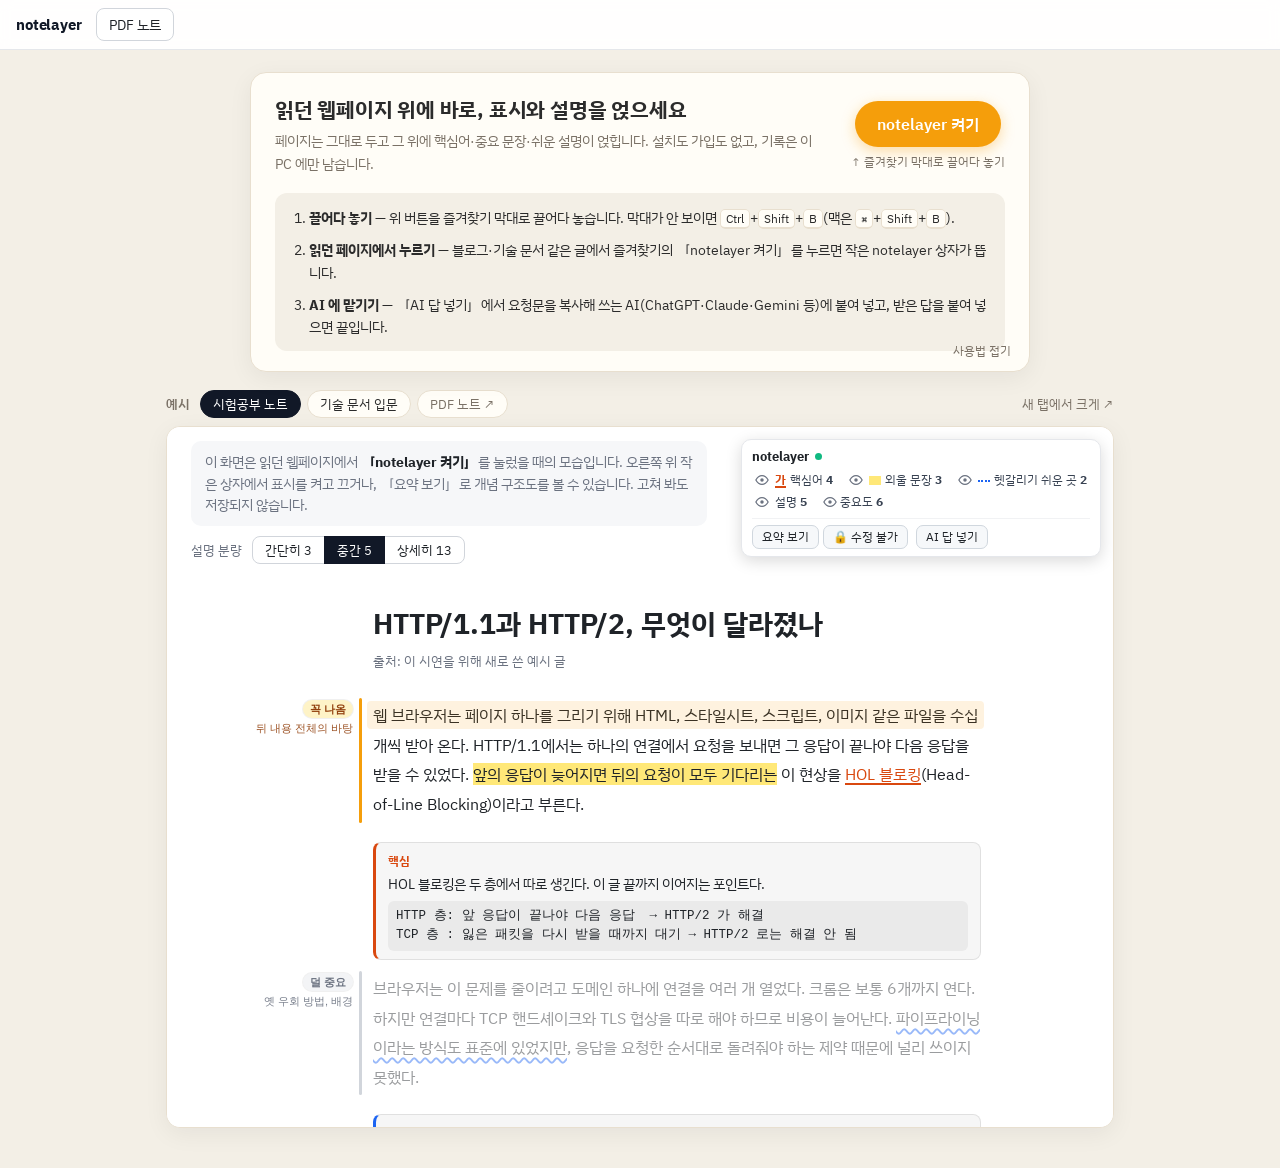
==== commit cafb3793: "refactor: 첫 화면에서 옛 문서 보기를 걷어 낸다 — 문서·템플릿 고르기, AI 표시 만들기, 수정 모드, 새 문서 넣기 - 첫 화면은 「notelayer 켜기」 입구와 예" ====
--- a/index.html
+++ b/index.html
@@ -4,48 +4,18 @@
 <meta charset="utf-8">
 <meta name="viewport" content="width=device-width, initial-scale=1">
 <title>notelayer</title>
-<meta name="description" content="원문은 그대로, 그 위에 목적별 템플릿으로 표시·설명·내 메모를 얹어 읽는 문서 보기">
+<meta name="description" content="읽던 웹페이지와 PDF 원본은 그대로 두고, 그 위에 핵심어·중요 문장·쉬운 설명을 얹어 읽는다">
 <link rel="preconnect" href="https://fonts.googleapis.com">
-<link href="https://fonts.googleapis.com/css2?family=Gaegu:wght@400;700&family=Gowun+Dodum&family=IBM+Plex+Sans+KR:wght@400;600&family=Noto+Serif+KR:wght@400;600&display=swap" rel="stylesheet">
-<link rel="stylesheet" href="app.css">
+<link href="https://fonts.googleapis.com/css2?family=IBM+Plex+Sans+KR:wght@400;600;700&display=swap" rel="stylesheet">
+<link rel="stylesheet" href="home.css">
 </head>
-<body data-template="exam">
-<div class="bar" id="bar">
+<body>
+<div class="bar">
   <span class="brand">notelayer</span>
-  <div class="pick">
-    <select id="docSelect" aria-label="문서"></select>
-    <button class="icon-btn" id="newDocBtn" title="새 문서 (글 붙여 넣기·파일·웹페이지)" aria-label="새 문서">+</button>
-  </div>
-  <label class="pick tpl"><span class="pick-label">템플릿</span><select id="tplSelect" aria-label="템플릿"></select></label>
   <a class="act" href="pdf.html" title="PDF 원본을 이 PC 에 보관하고, 원래 모양 그대로 펼쳐 그 위에 표시·설명·메모를 남깁니다">PDF 노트</a>
-  <span class="spacer"></span>
-  <button class="act primary" id="aiBtn" title="쓰는 LLM 으로 지금 문서에 표시·설명·요약 만들기">AI 표시 만들기</button>
-  <button class="switch" id="editSwitch" role="switch" aria-checked="false"><span class="track"></span>수정 모드</button>
-  <div class="more">
-    <button class="icon-btn" id="moreBtn" aria-haspopup="menu" aria-expanded="false" aria-label="더 보기" title="보기·파일">⋯</button>
-    <div class="menu" id="moreMenu" role="menu" hidden>
-      <div class="menu-title">보기</div>
-      <label><input type="checkbox" id="layerMarks" checked> AI 표시</label>
-      <label><input type="checkbox" id="layerBoxes" checked> AI 설명</label>
-      <label><input type="checkbox" id="layerMine" checked> 내 표시·메모</label>
-      <label id="trLabel"><input type="checkbox" id="layerTr" checked> 번역</label>
-      <button class="menu-item" id="expandAll">설명 모두 펼치기</button>
-      <div class="menu-sep"></div>
-      <div class="menu-title">파일</div>
-      <button class="menu-item" id="printBtn">PDF로 저장</button>
-      <button class="menu-item" id="exportBtn" title="넣은 문서와 고친 내용을 파일로 백업">내보내기 (백업)</button>
-      <button class="menu-item" id="importBtn" title="백업 파일 불러오기">불러오기</button>
-      <input type="file" id="importFile" accept="application/json" hidden>
-    </div>
-  </div>
-</div>
-<div class="editbar" id="editbar">
-  <span>수정 모드 — 표시를 누르면 종류를 바꾸거나 지울 수 있고, 글자를 끌어 고르면 새 표시나 메모를 달 수 있습니다. 설명 상자와 메모는 글을 누르면 치는 대로 바로 바뀌고, 꼬리표를 누르면 설명 종류를 바꿀 수 있습니다. 원문 글자는 바뀌지 않습니다.</span>
-  <button id="resetBtn">이 문서 처음 상태로</button>
-  <button id="deleteDocBtn" hidden>이 문서 지우기</button>
 </div>
 
-<!-- 핵심 입구: 읽던 웹페이지 위에 바로 표시하는 즐겨찾기 버튼. 첫 화면 맨 위에 둔다 -->
+<!-- 핵심 입구: 읽던 웹페이지 위에 바로 표시하는 즐겨찾기 버튼 -->
 <section class="hero" id="hero" aria-labelledby="heroTitle">
   <div class="hero-main">
     <div class="hero-text">
@@ -65,8 +35,7 @@
   <button class="hero-fold" id="heroFold" type="button" aria-expanded="true">사용법 접기</button>
 </section>
 
-<!-- 예시: 읽던 페이지에서 켰을 때와 같은 모습(지금 화면 방식)으로 연다 -->
-<!-- 첫 화면에 예시를 바로 펼친다. 예시 화면(example.html)을 그대로 끼워, 읽던 페이지에서 켰을 때와 같은 모습을 보여 준다 -->
+<!-- 예시: 예시 화면(example.html)을 그대로 끼워, 읽던 페이지에서 켰을 때와 같은 모습을 보여 준다 -->
 <section class="examples" aria-label="예시">
   <div class="ex-tabs" role="tablist">
     <span class="ex-label">예시</span>
@@ -76,78 +45,10 @@
     <a class="ex-open" id="exOpen" href="example.html?t=exam" target="_blank" rel="noopener">새 탭에서 크게 ↗</a>
   </div>
   <iframe class="ex-frame" id="exFrame" src="example.html?t=exam&amp;embed=1" title="notelayer 예시" loading="eager"></iframe>
-  <p class="no-docs-note">내 글을 직접 넣어 보려면 위쪽 막대의 <b>+</b> 를 누르세요. 넣은 문서는 여기 아래에 열립니다.</p>
 </section>
-
-<main>
-  <div class="meta" id="meta"></div>
-  <div class="legend" id="legend"></div>
-  <article id="doc"></article>
-</main>
-<aside class="side" id="side" hidden aria-label="표시 모아 보기"></aside>
-<div class="pop" id="pop" role="dialog"></div>
-<div class="selmenu" id="selmenu"></div>
-
-<div class="explain">
-  원문은 고치지 않고 그 위에 템플릿별 표시·설명·번역·내 메모 층만 얹습니다. "+ 새 문서"로 내 글·파일·웹페이지를 넣고, "AI 표시 만들기"로 쓰는 LLM 에 표시와 설명을 맡길 수 있습니다.
-  넣은 문서와 고친 내용은 이 브라우저에만 저장되니 "내보내기"로 백업하세요.
-</div>
-
-<!-- 새 문서 넣기 -->
-<dialog id="newDocDialog" class="dlg">
-  <form method="dialog" class="dlg-head"><strong>새 문서</strong><button class="dlg-x" aria-label="닫기">×</button></form>
-  <div class="tabs" role="tablist">
-    <button class="tab" data-tab="paste" aria-selected="true">글 붙여 넣기</button>
-    <button class="tab" data-tab="file" aria-selected="false">파일</button>
-    <button class="tab" data-tab="web" aria-selected="false">웹페이지</button>
-  </div>
-  <section class="pane" data-pane="paste">
-    <label class="field">제목 <input id="ndTitle" placeholder="비우면 첫 줄을 제목으로 씁니다"></label>
-    <label class="field">언어
-      <select id="ndLang"><option value="auto">자동으로 알아내기</option><option value="ko">한국어</option><option value="en">영어</option><option value="ja">일본어</option><option value="zh">중국어</option><option value="other">그 밖의 언어</option></select>
-    </label>
-    <label class="field">본문 <textarea id="ndText" rows="12" placeholder="여기에 글을 붙여 넣으세요. 빈 줄로 문단을 나눕니다."></textarea></label>
-    <div class="dlg-foot"><span class="dlg-msg" id="ndMsg"></span><button class="act primary" id="ndCreate">문서 만들기</button></div>
-  </section>
-  <section class="pane" data-pane="file" hidden>
-    <p class="help">텍스트(.txt), 마크다운(.md), PDF(.pdf), 워드(.docx) 파일에서 글자를 뽑아 "글 붙여 넣기" 칸에 채웁니다. 확인한 다음 문서를 만드세요.
-      파일은 이 브라우저 안에서만 읽고 어디에도 올리지 않습니다. 스캔한 PDF·사진 속 글씨는 읽지 못하고, 표·그림·두 단 편집은 문단이 어긋날 수 있습니다.</p>
-    <label class="drop" id="ndDrop"><input type="file" id="ndFile" accept=".txt,.md,.markdown,.pdf,.docx,text/plain,application/pdf,application/vnd.openxmlformats-officedocument.wordprocessingml.document">
-      <span>파일을 고르거나 여기로 끌어다 놓으세요</span></label>
-    <div class="dlg-msg" id="ndFileMsg"></div>
-  </section>
-  <section class="pane" data-pane="web" hidden>
-    <p class="help">아래 버튼을 브라우저 즐겨찾기 막대로 <b>끌어다 놓으세요</b>. 읽던 웹페이지에서 그 즐겨찾기를 누르면 본문을 추려 notelayer 새 창의 새 문서로 보냅니다. 확장 프로그램은 필요 없습니다.</p>
-    <p class="bm-wrap"><a id="bookmarklet" class="bm" href="#">notelayer로 보내기</a></p>
-    <p class="help" id="bmNote"></p>
-    <p class="help"><b>원래 페이지 위에 바로 표시하려면</b> 첫 화면 맨 위의 「notelayer 켜기」 버튼을 쓰세요. 글을 여기로 옮겨 오지 않고, 읽던 페이지 그대로 그 위에 표시·설명을 얹습니다.</p>
-  </section>
-</dialog>
-
-<!-- AI 표시 만들기: 쓰는 LLM 과 복사·붙여 넣기로 주고받는다 -->
-<dialog id="aiDialog" class="dlg">
-  <form method="dialog" class="dlg-head"><strong>AI 표시 만들기</strong><button class="dlg-x" aria-label="닫기">×</button></form>
-  <p class="help" id="aiTarget"></p>
-  <ol class="steps">
-    <li><b>요청문 복사</b> — 지금 문서와 템플릿에 맞춘 요청문을 복사해 ChatGPT·Claude·Gemini 등에 붙여 넣으세요.
-      <div class="row"><button class="act primary" id="aiCopy">요청문 복사</button><span class="dlg-msg" id="aiCopyMsg"></span></div>
-      <details><summary>요청문 보기</summary><textarea id="aiPrompt" rows="8" readonly></textarea></details>
-    </li>
-    <li><b>답 붙여 넣기</b> — LLM 이 돌려준 답을 그대로 붙여 넣고 적용하세요.
-      <textarea id="aiAnswer" rows="8" placeholder='{"marks": [...], "boxes": [...]}'></textarea>
-      <div class="row"><button class="act primary" id="aiApply">적용</button><span class="dlg-msg" id="aiMsg"></span></div>
-    </li>
-  </ol>
-  <p class="help">AI 가 단 표시와 설명만 바뀌고, 내가 단 표시와 메모는 그대로 남습니다. 원문과 글자가 다른 인용은 붙이지 않고 알려 줍니다.</p>
-</dialog>
 
 <div class="toast" id="toast" role="status" aria-live="polite"></div>
 
-<script src="templates.js"></script>
-<script src="documents/manifest.js"></script>
-<script src="prompt.js"></script>
-<script src="app.js"></script>
-<script src="vendor.js"></script>
-<script src="import.js"></script>
+<script src="home.js"></script>
 </body>
 </html>
--- a/home.css
+++ b/home.css
@@ -0,0 +1,59 @@
+/* notelayer 첫 화면: 위쪽 막대 · 「notelayer 켜기」 입구 · 예시 */
+:root {
+  --bg: #f3efe6; --paper: #fffdf7; --ink: #2b2b2b; --muted: #7a7166; --line: #e8dfcf;
+  --ui: "IBM Plex Sans KR", "Malgun Gothic", sans-serif;
+}
+* { box-sizing: border-box; }
+body { margin: 0; background: var(--bg); color: var(--ink); font-family: var(--ui); }
+button { font: inherit; }
+
+/* ── 위쪽 막대 ── */
+.bar { position: sticky; top: 0; z-index: 30; display: flex; align-items: center; gap: 10px; padding: 8px 16px;
+  background: rgba(255,255,255,.94); border-bottom: 1px solid #e5e7eb; backdrop-filter: blur(6px); font: 14px var(--ui); color: #1f2328; }
+.bar .brand { font: 700 15px var(--ui); letter-spacing: -.01em; color: #111827; margin-right: 4px; }
+.bar .act { border: 1px solid #d1d5db; background: #fff; padding: 6px 12px; border-radius: 8px; color: inherit; text-decoration: none; white-space: nowrap; }
+.bar .act:hover { background: #f9fafb; }
+
+/* ── 맨 위: 핵심 입구(「notelayer 켜기」 즐겨찾기 버튼) ── */
+.bm { display: inline-block; padding: 8px 16px; border-radius: 999px; background: #f59e0b; color: #fff; font-weight: 600; text-decoration: none; cursor: grab; }
+.hero { position: relative; max-width: 780px; margin: 22px auto 0; padding: 22px 24px 16px;
+  background: var(--paper); border: 1px solid var(--line); border-radius: 16px; box-shadow: 0 6px 24px rgba(17, 24, 39, .06); }
+.hero-main { display: flex; align-items: center; gap: 20px; }
+.hero-text { flex: 1; min-width: 0; }
+.hero h1 { margin: 0 0 6px; font-size: 21px; line-height: 1.4; letter-spacing: -.01em; }
+.hero-sub { margin: 0; color: var(--muted); font-size: 14px; line-height: 1.6; }
+.hero-cta { display: flex; flex-direction: column; align-items: center; gap: 6px; flex-shrink: 0; }
+.bm-big { padding: 12px 22px; font-size: 16px; box-shadow: 0 4px 14px rgba(245, 158, 11, .35); }
+.bm-big:hover { background: #d97706; }
+.hero-drag { font-size: 12px; color: var(--muted); }
+.hero-steps { margin: 18px 0 4px; padding: 14px 16px 2px 34px; background: var(--bg); border-radius: 12px; font-size: 13.5px; line-height: 1.65; }
+.hero-steps li { margin-bottom: 10px; }
+.hero kbd { font: 12px var(--ui); padding: 0 5px; border: 1px solid var(--line); border-bottom-width: 2px; border-radius: 5px; background: var(--paper); }
+.hero-fold { position: absolute; right: 14px; bottom: 10px; border: 0; background: none; color: var(--muted); font: 12px var(--ui); cursor: pointer; padding: 2px 4px; }
+.hero-fold:hover { color: var(--ink); text-decoration: underline; }
+.hero.folded { padding-bottom: 34px; }
+.hero.folded .hero-sub, .hero.folded .hero-steps { display: none; }
+.hero.folded h1 { font-size: 16px; margin: 0; }
+@media (max-width: 600px) {
+  .hero { margin: 14px 12px 0; padding: 18px 16px 34px; }
+  .hero-main { flex-direction: column; align-items: stretch; gap: 14px; }
+  .hero h1 { font-size: 18px; }
+}
+
+/* ── 예시: 예시 화면을 그대로 끼워, 읽던 페이지에서 켰을 때의 모습을 보여 준다 ── */
+.examples { max-width: 980px; margin: 18px auto 40px; padding: 0 16px; }
+.ex-tabs { display: flex; flex-wrap: wrap; align-items: center; gap: 6px; margin-bottom: 8px; }
+.ex-label { font-size: 13px; color: var(--muted); font-weight: 600; margin-right: 4px; }
+.ex-tab { border: 1px solid var(--line); background: var(--paper); color: var(--ink); border-radius: 999px; padding: 4px 12px; font: 13px var(--ui); cursor: pointer; text-decoration: none; }
+.ex-tab[aria-selected="true"] { background: #111827; color: #fff; border-color: #111827; }
+.ex-link { color: var(--muted); }
+.ex-open { margin-left: auto; font-size: 12.5px; color: var(--muted); text-decoration: none; }
+.ex-open:hover, .ex-link:hover { text-decoration: underline; }
+.ex-frame { display: block; width: 100%; height: min(78vh, 900px); min-height: 520px; border: 1px solid var(--line); border-radius: 14px; background: #fff;
+  box-shadow: 0 6px 24px rgba(17, 24, 39, .06); }
+@media (max-width: 600px) { .examples { padding: 0 12px; } .ex-open { margin-left: 0; flex-basis: 100%; } .ex-frame { height: 72vh; min-height: 420px; } }
+
+/* ── 잠깐 뜨는 알림 ── */
+.toast { position: fixed; left: 50%; bottom: 24px; transform: translate(-50%, 20px); z-index: 60; max-width: min(640px, calc(100vw - 32px));
+  background: #111827; color: #fff; padding: 10px 16px; border-radius: 10px; font: 14px/1.5 var(--ui); opacity: 0; pointer-events: none; transition: opacity .2s, transform .2s; }
+.toast.show { opacity: 1; transform: translate(-50%, 0); }
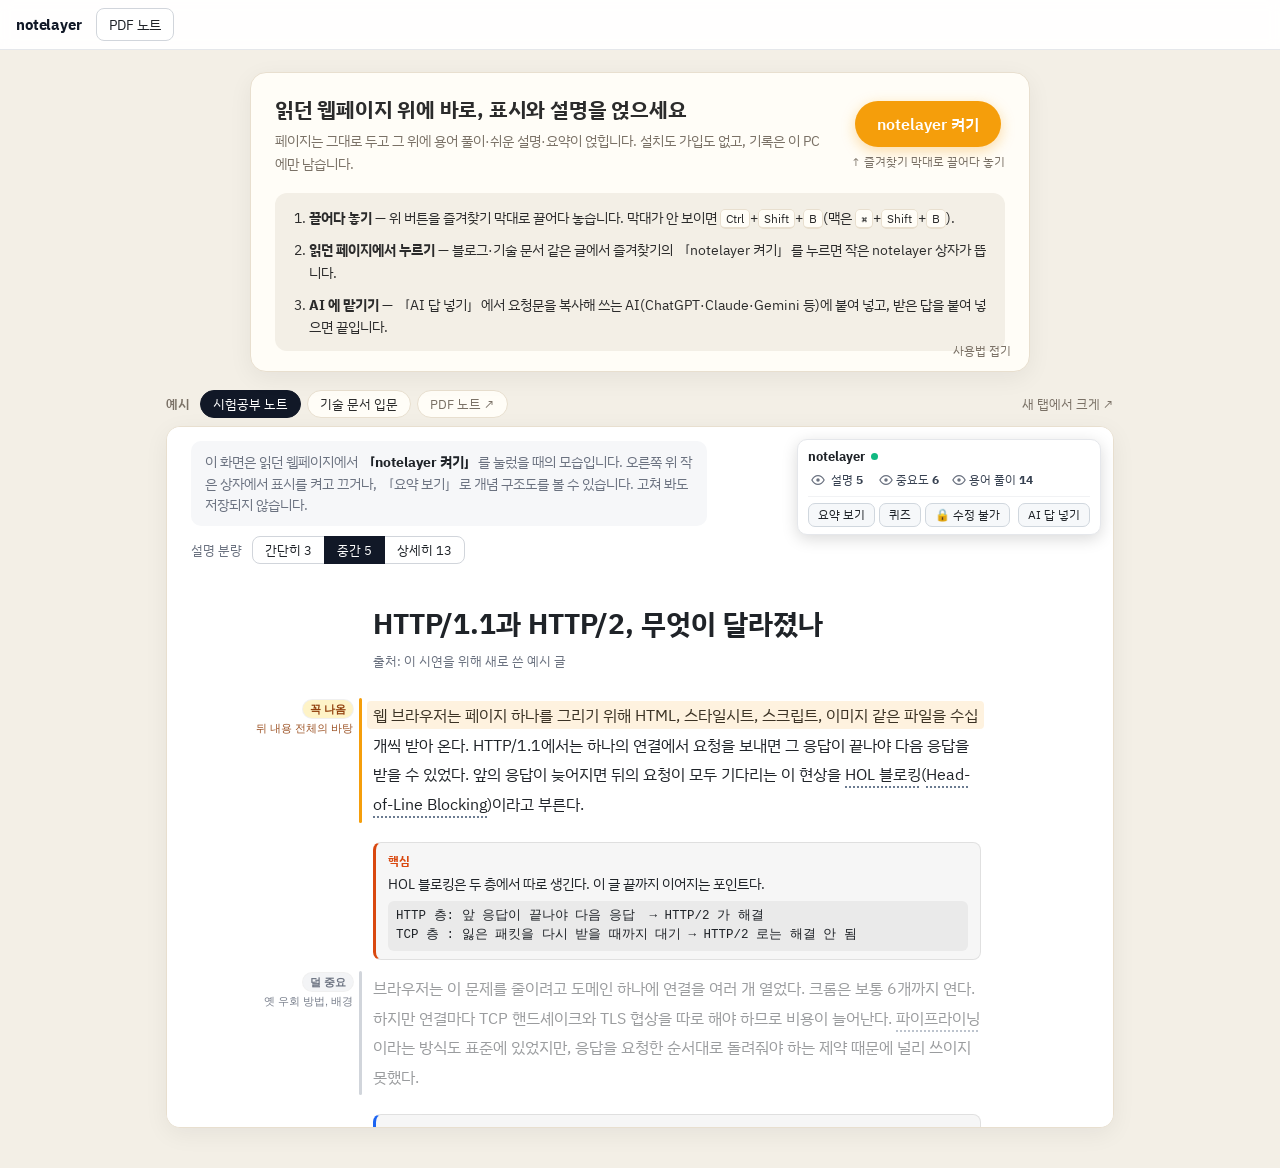
==== commit 27d459a1: "feat: AI 가 다는 표시(핵심어·중요 문장·물결) 빼기 — 용어 풀이·설명 상자와 할 일이 겹치고 왜 쳤는지 보이지 않아서. 내가 직접 단 표시만 남기고, 문단 번호 보정은 " ====
--- a/index.html
+++ b/index.html
@@ -4,7 +4,7 @@
 <meta charset="utf-8">
 <meta name="viewport" content="width=device-width, initial-scale=1">
 <title>notelayer</title>
-<meta name="description" content="읽던 웹페이지와 PDF 원본은 그대로 두고, 그 위에 핵심어·중요 문장·쉬운 설명을 얹어 읽는다">
+<meta name="description" content="읽던 웹페이지와 PDF 원본은 그대로 두고, 그 위에 용어 풀이·쉬운 설명·요약을 얹어 읽는다">
 <link rel="preconnect" href="https://fonts.googleapis.com">
 <link href="https://fonts.googleapis.com/css2?family=IBM+Plex+Sans+KR:wght@400;600;700&display=swap" rel="stylesheet">
 <link rel="stylesheet" href="home.css">
@@ -20,7 +20,7 @@
   <div class="hero-main">
     <div class="hero-text">
       <h1 id="heroTitle">읽던 웹페이지 위에 바로, 표시와 설명을 얹으세요</h1>
-      <p class="hero-sub">페이지는 그대로 두고 그 위에 핵심어·중요 문장·쉬운 설명이 얹힙니다. 설치도 가입도 없고, 기록은 이 PC 에만 남습니다.</p>
+      <p class="hero-sub">페이지는 그대로 두고 그 위에 용어 풀이·쉬운 설명·요약이 얹힙니다. 설치도 가입도 없고, 기록은 이 PC 에만 남습니다.</p>
     </div>
     <div class="hero-cta">
       <a id="overlayBookmarklet" class="bm bm-big" href="#" title="이 버튼을 즐겨찾기 막대로 끌어다 놓으세요">notelayer 켜기</a>
